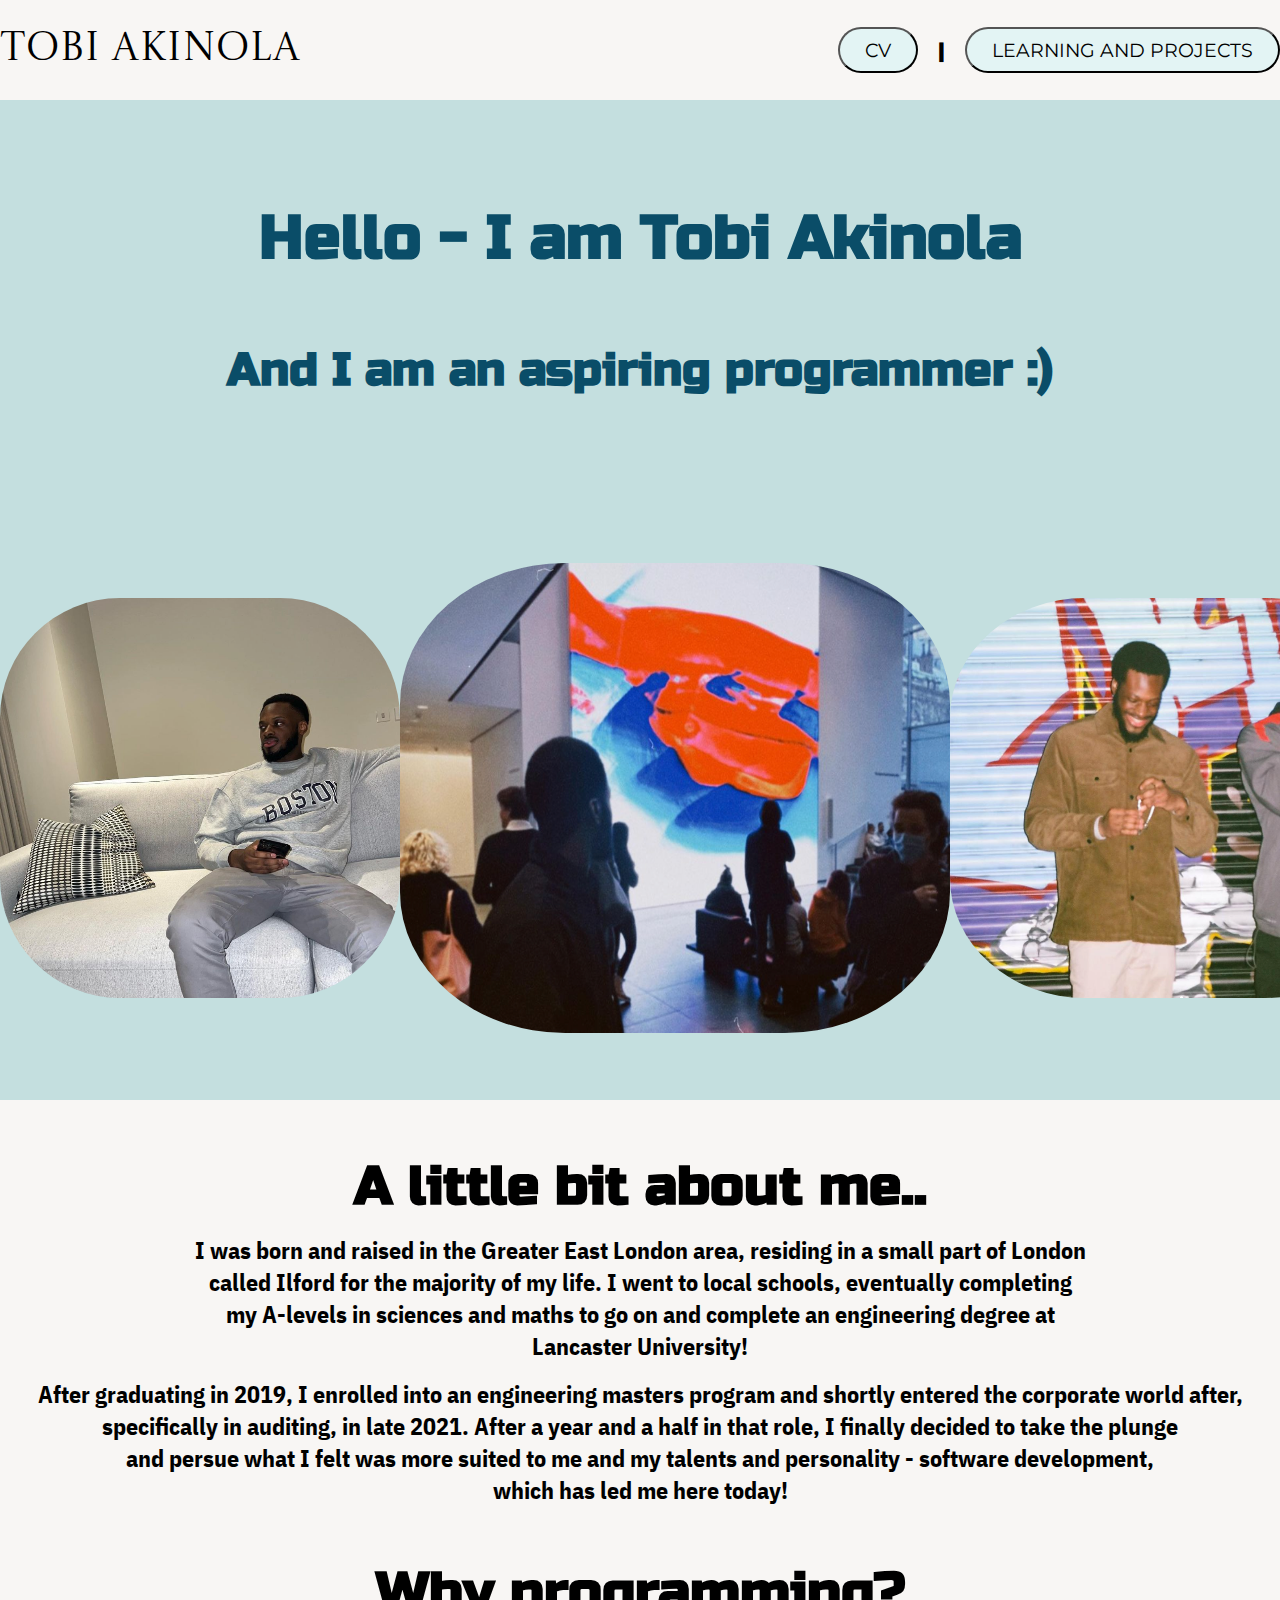
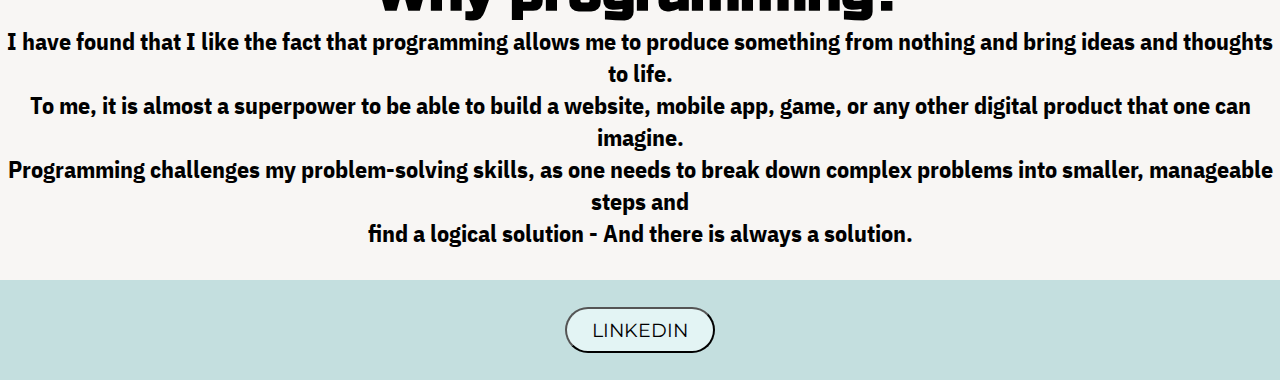
==== index.html @ 2552e8cf "Update index.html" ====
<!DOCTYPE html>
<html lang="en">
  <head>
    <meta charset="UTF-8" />
    <meta http-equiv="X-UA-Compatible" content="IE=edge" />
    <meta name="viewport" content="width=device-width, initial-scale=1.0" />
    <title>Tobi Akinola - Homepage</title>
    <link rel="stylesheet" href="style.css" />
    <link rel="preconnect" href="https://fonts.googleapis.com" />
    <link rel="preconnect" href="https://fonts.gstatic.com" crossorigin />
    <link
      href="https://fonts.googleapis.com/css2?family=Montserrat:wght@200&display=swap"
      rel="stylesheet"
    />
    <link rel="preconnect" href="https://fonts.googleapis.com" />
    <link rel="preconnect" href="https://fonts.gstatic.com" crossorigin />
    <link
      href="https://fonts.googleapis.com/css2?family=Castoro+Titling&family=Poltawski+Nowy&display=swap"
      rel="stylesheet"
    />
    <link rel="preconnect" href="https://fonts.googleapis.com" />
    <link rel="preconnect" href="https://fonts.gstatic.com" crossorigin />
    <link
      href="https://fonts.googleapis.com/css2?family=David+Libre&display=swap"
      rel="stylesheet"
    />
    <link rel="preconnect" href="https://fonts.googleapis.com" />
    <link rel="preconnect" href="https://fonts.gstatic.com" crossorigin />
    <link
      href="https://fonts.googleapis.com/css2?family=IBM+Plex+Sans+Condensed:wght@100&display=swap"
      rel="stylesheet"
    />
    <link rel="preconnect" href="https://fonts.googleapis.com" />
    <link rel="preconnect" href="https://fonts.gstatic.com" crossorigin />
    <link
      href="https://fonts.googleapis.com/css2?family=Russo+One&display=swap"
      rel="stylesheet"
    />

    <style>
      html {
        height: 1980px;
      }

      body {
        font-size: 20px;
        font-family: system-ui, -apple-system, BlinkMacSystemFont, "Segoe UI",
          Roboto, Oxygen, Ubuntu, Cantarell, "Open Sans", "Helvetica Neue",
          sans-serif;
      }

      .brief-container {
        display: flex;
        flex-direction: column;
        align-items: center;
        height: 400px;
        justify-content: space-around;
        font-family: "Russo One", sans-serif;
        font-size: 1.7rem;
        background-color: #f8f6f4;
        margin-top: 30px;
      }

      .image {
        border-radius: 30%;
      }

      .footer-container {
        display: flex;
        position:sticky;
        background-color:  #c4dfdf;  
        height: 100px;
        justify-content: center;
        align-items: center;
        }

    </style>
  </head>
  <body>
    <header>
      <div class="logo-container">
        <div class="logo"><a> TOBI AKINOLA </a></div>
      </div>

      <div style="display: flex; width: 200px"></div>

      <div class="links-container">
        <div><a href="CV.html"> <button>CV</button> </a></div>
        <div><a> | </a></div>
        <div><a href="Projects.html"><button>LEARNING AND PROJECTS</button> </a></div>
      </div>
    </header>

    <div class="introduction-container">
      <div style="width: 100px"></div>
      <h1>Hello - I am Tobi Akinola</h1>
      <h2 class="h2_font" class="center">
        And I am an aspiring programmer :)
      </h2>
      <div style="width: 100px"></div>
    </div>

    <div class="starter-pics-container">
      <div>
        <img
          style="height: 400px; width: 400px"
          src="assets/Screenshot 2023-05-25 at 18.59.49.png"
          alt="First image of Tobi Akinola"
          class="image"
        />
      </div>
      <div>
        <img
          style="height: 470px; width: 550px"
          src="assets/Screenshot 2023-05-25 at 19.00.09.png"
          alt="Second image of Tobi Akinola"
          class="image"
        />
      </div>
      <div>
        <img
          style="height: 400px; width: 450px"
          src="assets/Screenshot 2023-05-25 at 19.04.36.png"
          alt="Third image of Tobi Akinola"
          class="image"
        />
      </div>
    </div>

    <div class="brief-container">
      <div style="width: 100px"></div>
      <h1>A little bit about me..</h1>
      <p>
        I was born and raised in the Greater East London area, residing in a
        small part of London <br />
        called Ilford for the majority of my life. I went to local schools,
        eventually completing <br />
        my A-levels in sciences and maths to go on and complete an engineering
        degree at <br />
        Lancaster University!
      </p>
      <p>
        After graduating in 2019, I enrolled into an engineering masters program
        and shortly entered the corporate world after, <br />
        specifically in auditing, in late 2021. After a year and a half in that
        role, I finally decided to take the plunge <br />
        and persue what I felt was more suited to me and my talents and
        personality - software development, <br />
        which has led me here today!
      </p>
      <div style="width: 100px"></div>
    </div>

    <div style = "height: 270px;margin-bottom: 50px;"class="brief-container">
      <h1>Why programming?</h1>
      <p> I have found that I like the fact that programming allows me to produce something from nothing and bring ideas and thoughts to life. <br/> 
        To me, it is almost a superpower to be able to build a website, mobile app, game, or any other digital product that one can imagine.
        <br/> Programming challenges my problem-solving skills, as one needs to break down complex problems into smaller, manageable steps and 

        <br/> find a logical solution - And there is always a solution. <br/> <br/> Programming also pushes me to innovate 
        and dream to create new solutions that will have a positive impact on the world. <br/> By learning programming, young individuals can become agents of change and contribute to technological advancements <br/> that will continue to change the world as we know it.
      </p>
    </div>

    <footer>
        <div class="footer-container">
            <a href="https://www.linkedin.com/in/tobiakinola01/"> 
            <button>LINKEDIN</button> </a>
        </div>
    </footer>    

  </body>
</html>
---- style.css ----
* {
  box-sizing: border-box;
  margin: 0;
  padding: 0;
}

header {
  display: flex;
  justify-content: space-evenly;
  height: 100px;
  background-color: #f8f6f4;
}

body {
  background-color: #f8f6f4;
}

.introduction-container {
  display: flex;
  flex-direction: column;
  align-items: center;
  height: 400px;
  justify-content: space-around;
  font-family: "Russo One", sans-serif;
  font-size: 1.9rem;
  color: #0a4d68;
  background-color: #c4dfdf;
}

.links-container {
  display: flex;
  font-family: "Montserrat", sans-serif;
  font-size: 1.3rem;
  font-weight: 900;
  gap: 20px;
  width: 600px;
  justify-self: flex-end;
  justify-content: flex-end;
  align-items: center;
}

.logo-container {
  display: flex;
  width: 600px;
  font-size: 2.5rem;
  font-family: "Castoro Titling", cursive;
  justify-self: flex-start;
  align-self: center;
}

.starter-pics-container {
  display: flex;
  height: 600px;
  margin-top: 0px;
  justify-content: space-around;
  background-color: #c4dfdf;
  align-items: center;
}

button {
  padding: 9px 25px;
  background-color: #e3f4f4;
  border-radius: 50px;
  transition: all 0.3s ease 0s;
  font-size: 1.2rem;
  cursor: pointer;
  font-family: "Montserrat", sans-serif;
}

button:hover {
  background-color: rgba(0, 136, 169, 0.8);
}

.background_colour {
  background-color: #c4dfdf;
}

.center {
  text-align: center;
}
.white-border {
  border-color: #f8f6f4;
  border-width: 10px;
  border-style: solid;
}

.div_center {
  justify-content: space-evenly;
}

.h2_style {
  font-family: "Russo One", sans-serif;
}

h3 {
  font-weight: 900;
  text-align: center;
  font-size: 1.9rem;
  font-family: "IBM Plex Sans Condensed", sans-serif;
  font-weight: 900;
}

p {
  text-align: center;
  font-size: 1.5rem;
  font-family: "IBM Plex Sans Condensed", sans-serif;
  font-weight: 900;
}

.alternate-flex {
  display: flex;
  flex-direction: column;
}

.footer-container {
  display: flex;
  position: sticky;
  background-color: #c4dfdf;
  height: 100px;
  justify-content: center;
  align-items: center;
  font-family: "Montserrat", sans-serif;
  font-size: 1.3rem;
  font-weight: 900;
  font-size: 1.5rem;
}
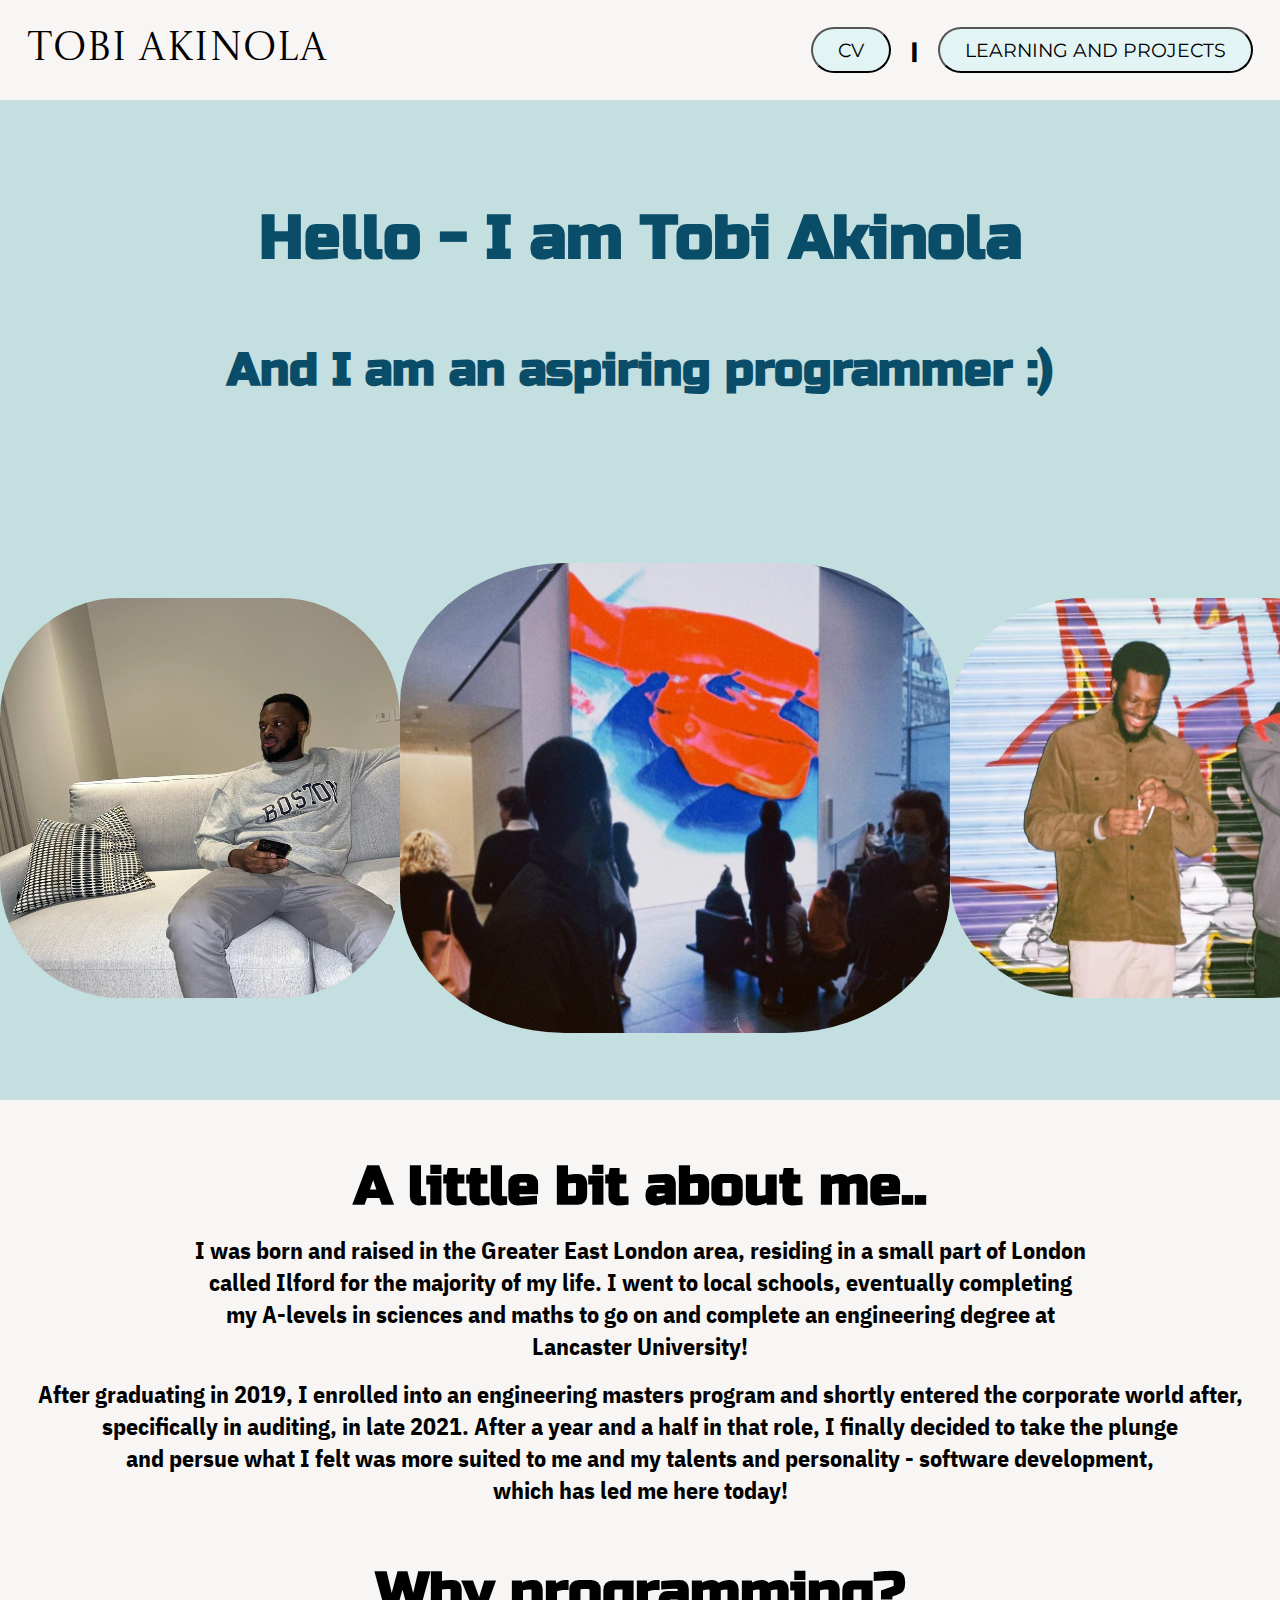
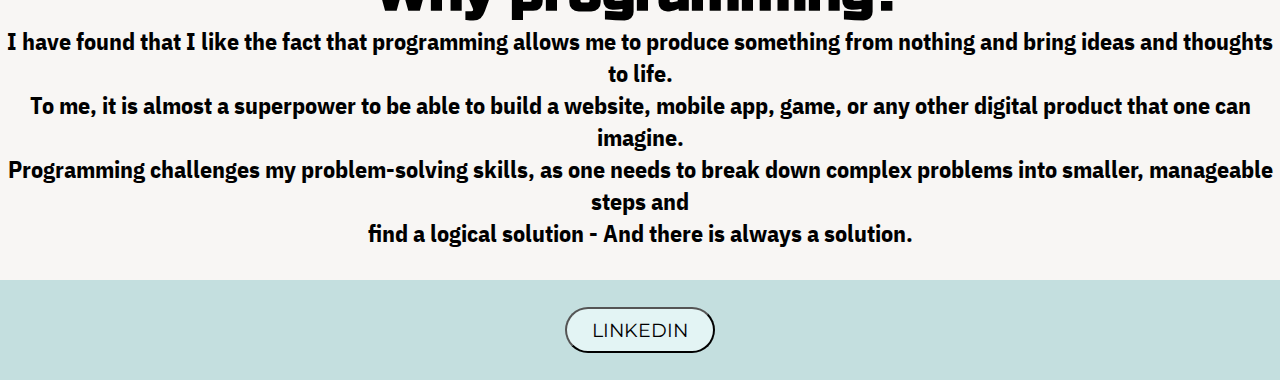
==== commit 1964e76b: "Update index.html" ====
--- a/index.html
+++ b/index.html
@@ -81,8 +81,6 @@
       <div class="logo-container">
         <div class="logo"><a> TOBI AKINOLA </a></div>
       </div>
-
-      <div style="display: flex; width: 200px"></div>
 
       <div class="links-container">
         <div><a href="CV.html"> <button>CV</button> </a></div>
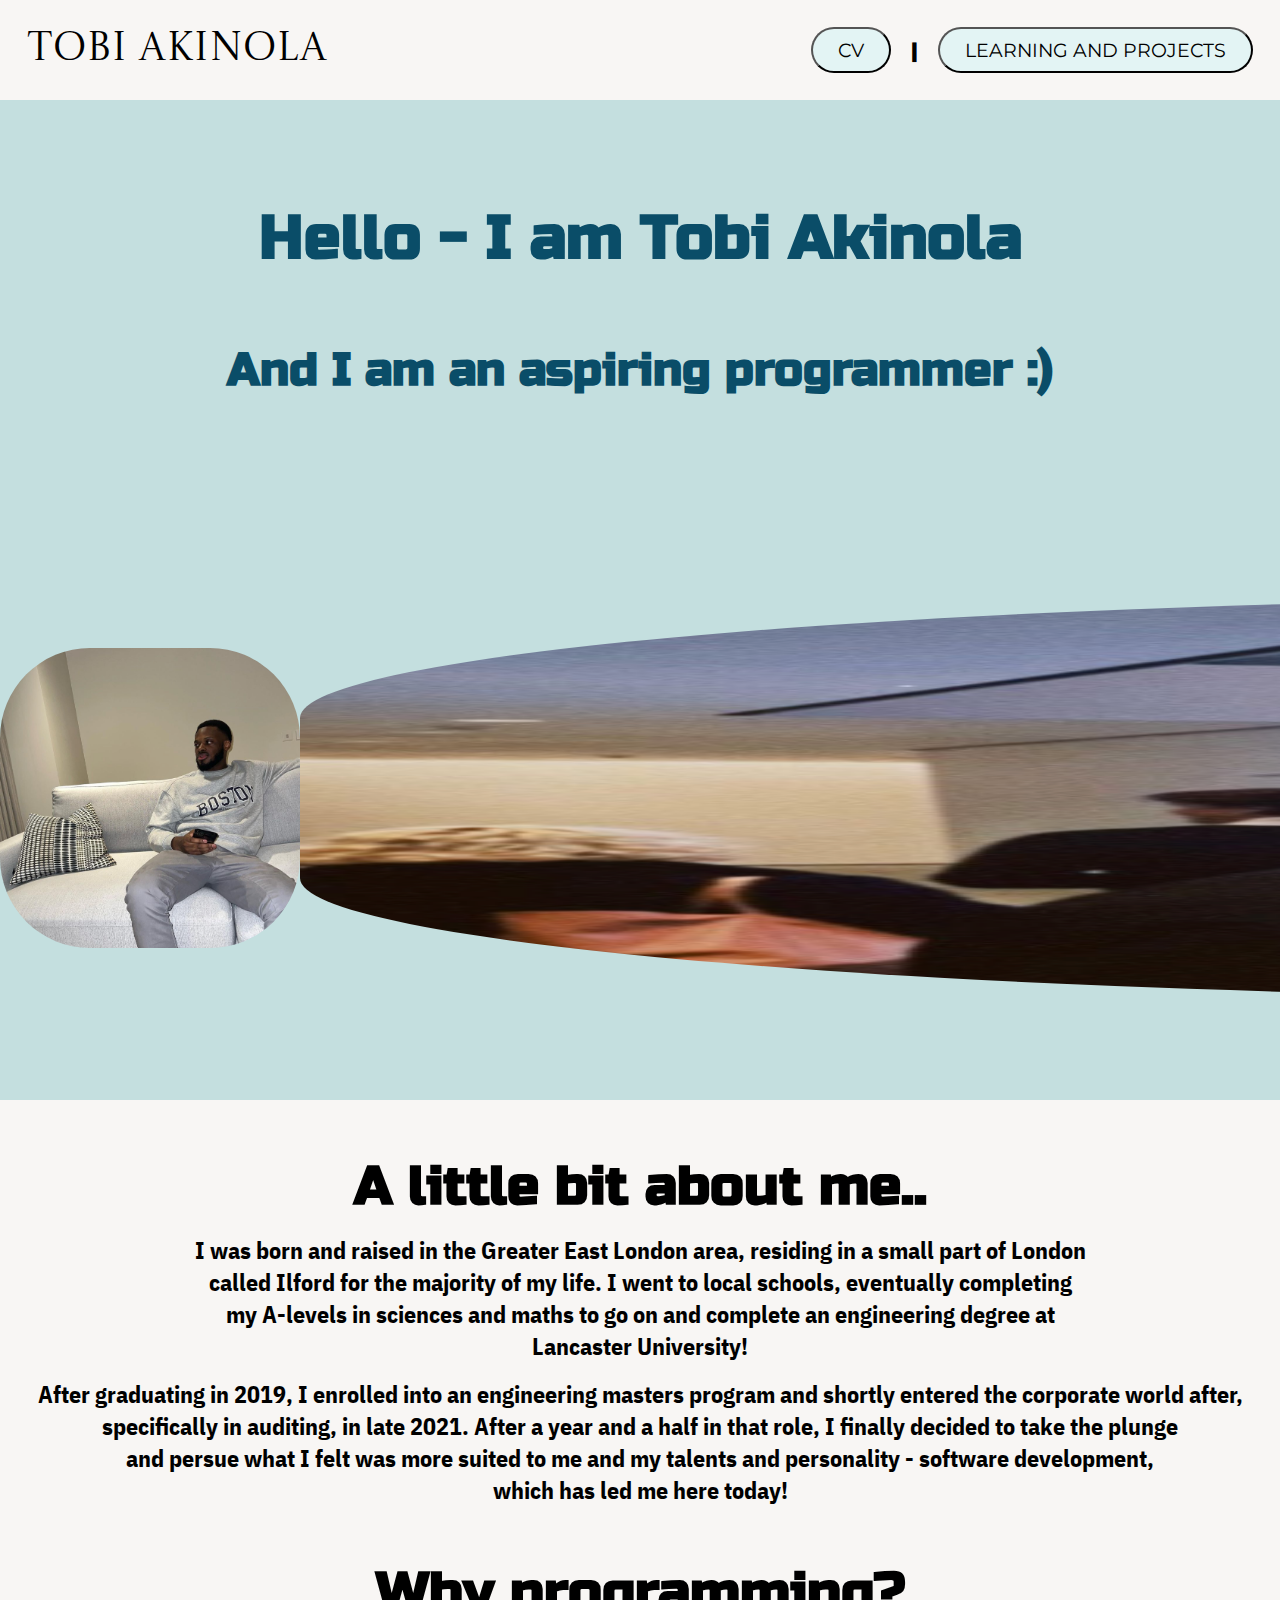
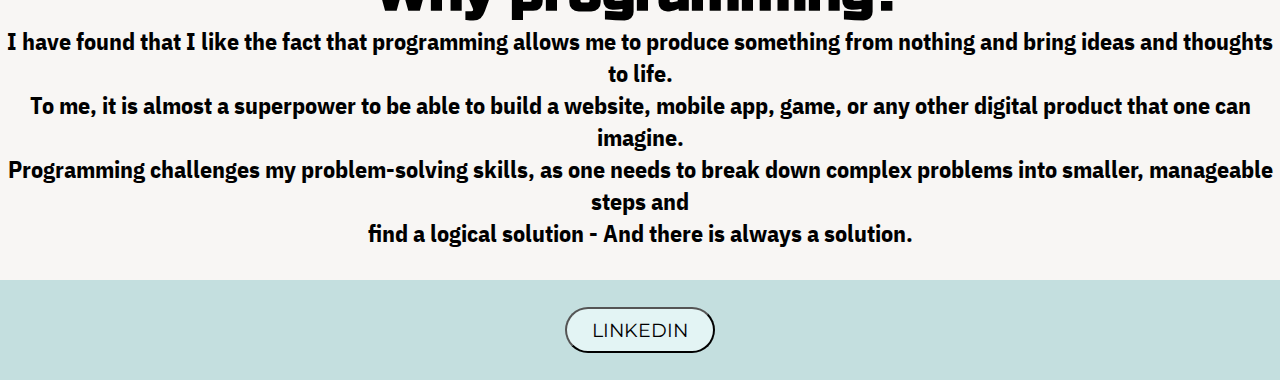
==== commit e71ad30b: "Update index.html" ====
--- a/index.html
+++ b/index.html
@@ -101,7 +101,7 @@
     <div class="starter-pics-container">
       <div>
         <img
-          style="height: 400px; width: 400px"
+          style="height: 300px; width: 300px"
           src="assets/Screenshot 2023-05-25 at 18.59.49.png"
           alt="First image of Tobi Akinola"
           class="image"
@@ -109,7 +109,7 @@
       </div>
       <div>
         <img
-          style="height: 470px; width: 550px"
+          style="height: 400px; width: 4800px"
           src="assets/Screenshot 2023-05-25 at 19.00.09.png"
           alt="Second image of Tobi Akinola"
           class="image"
@@ -117,7 +117,7 @@
       </div>
       <div>
         <img
-          style="height: 400px; width: 450px"
+          style="height: 300px; width: 350px"
           src="assets/Screenshot 2023-05-25 at 19.04.36.png"
           alt="Third image of Tobi Akinola"
           class="image"
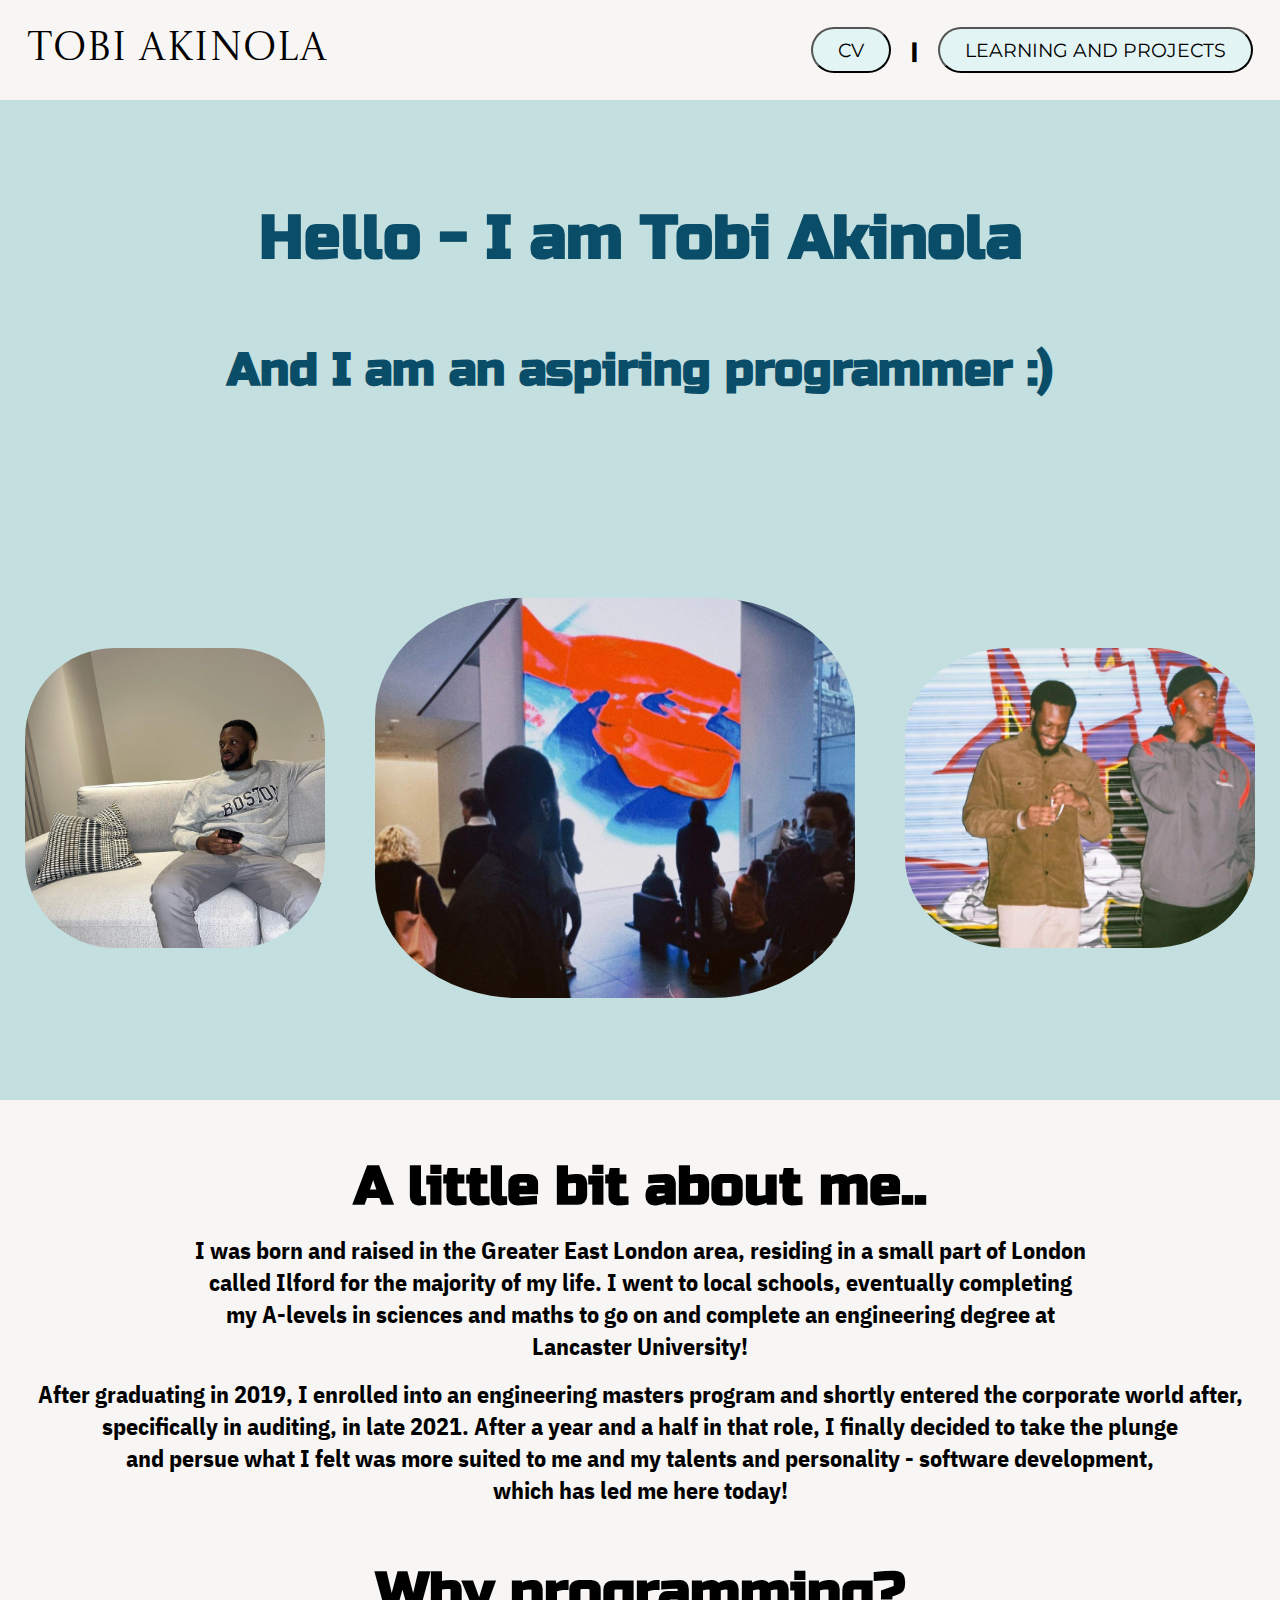
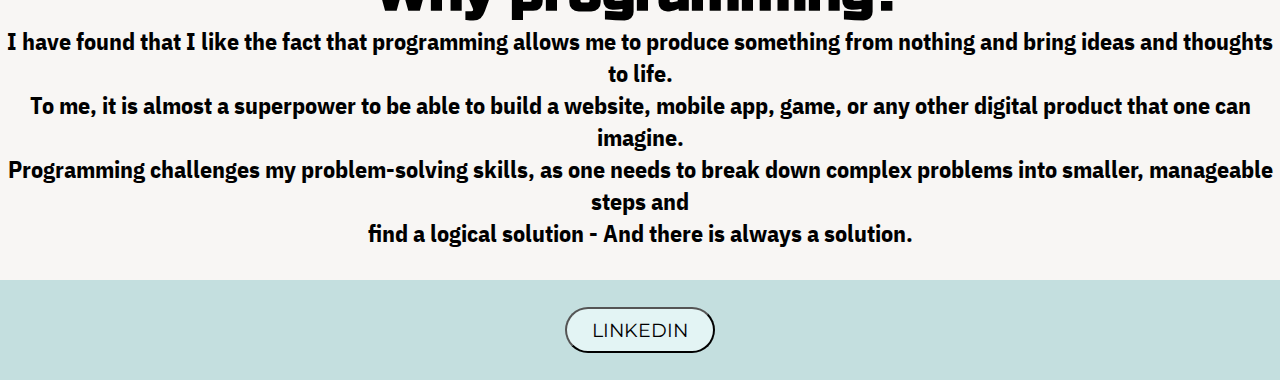
==== commit d11cbdd6: "Update index.html" ====
--- a/index.html
+++ b/index.html
@@ -109,7 +109,7 @@
       </div>
       <div>
         <img
-          style="height: 400px; width: 4800px"
+          style="height: 400px; width: 480px"
           src="assets/Screenshot 2023-05-25 at 19.00.09.png"
           alt="Second image of Tobi Akinola"
           class="image"
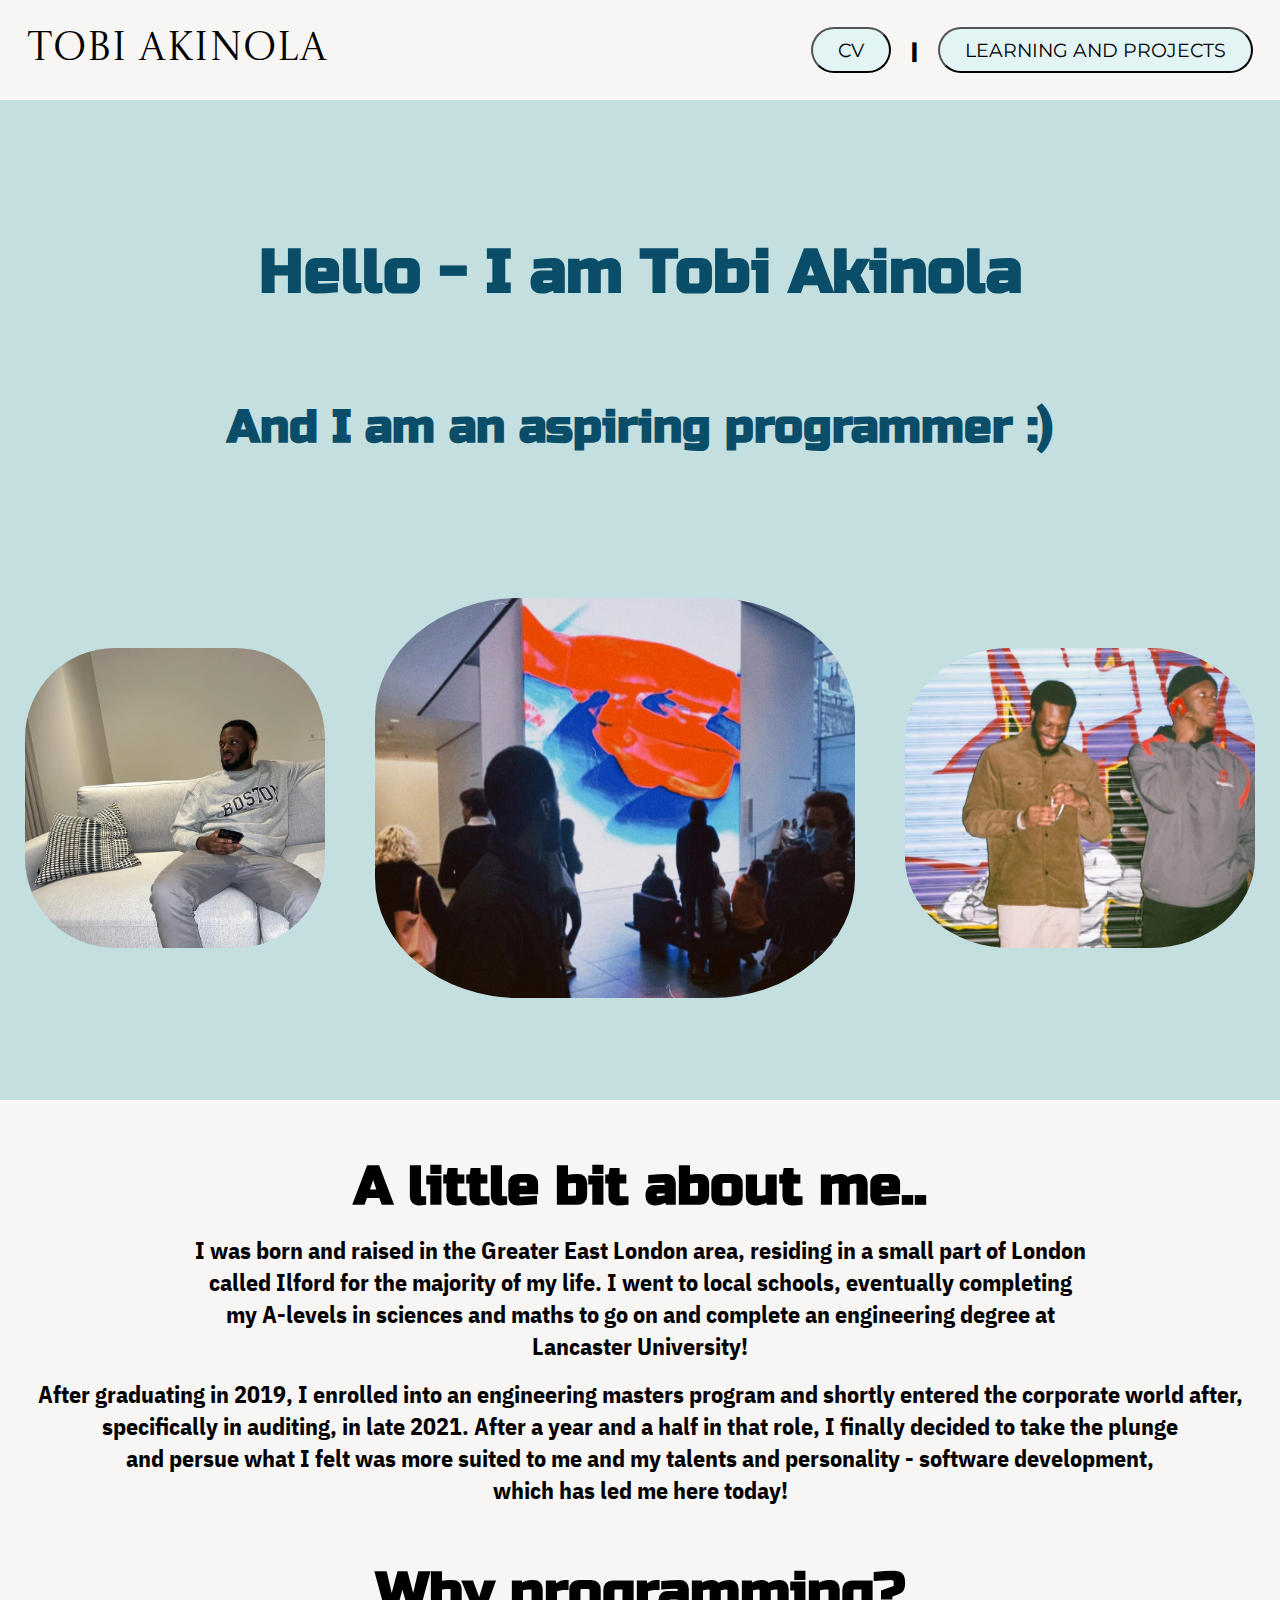
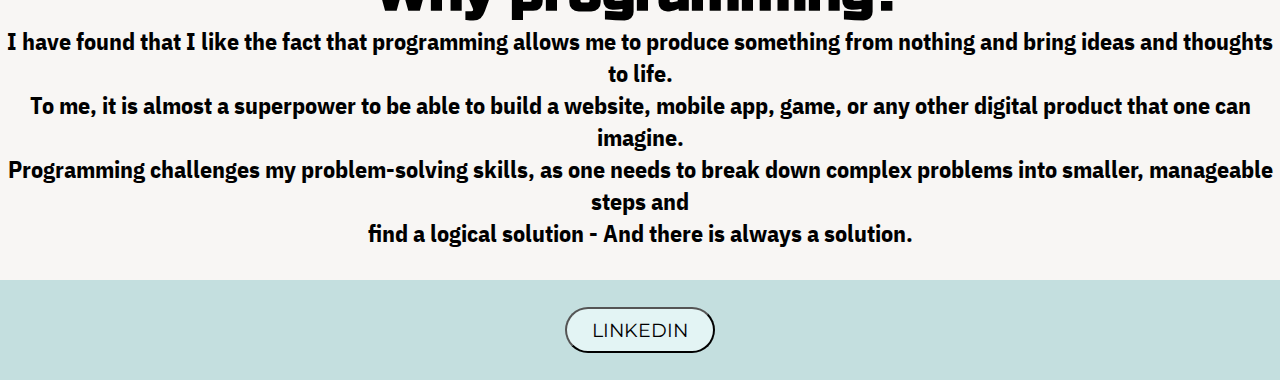
==== commit 5ef571f0: "Update index.html" ====
--- a/index.html
+++ b/index.html
@@ -95,7 +95,6 @@
       <h2 class="h2_font" class="center">
         And I am an aspiring programmer :)
       </h2>
-      <div style="width: 100px"></div>
     </div>
 
     <div class="starter-pics-container">
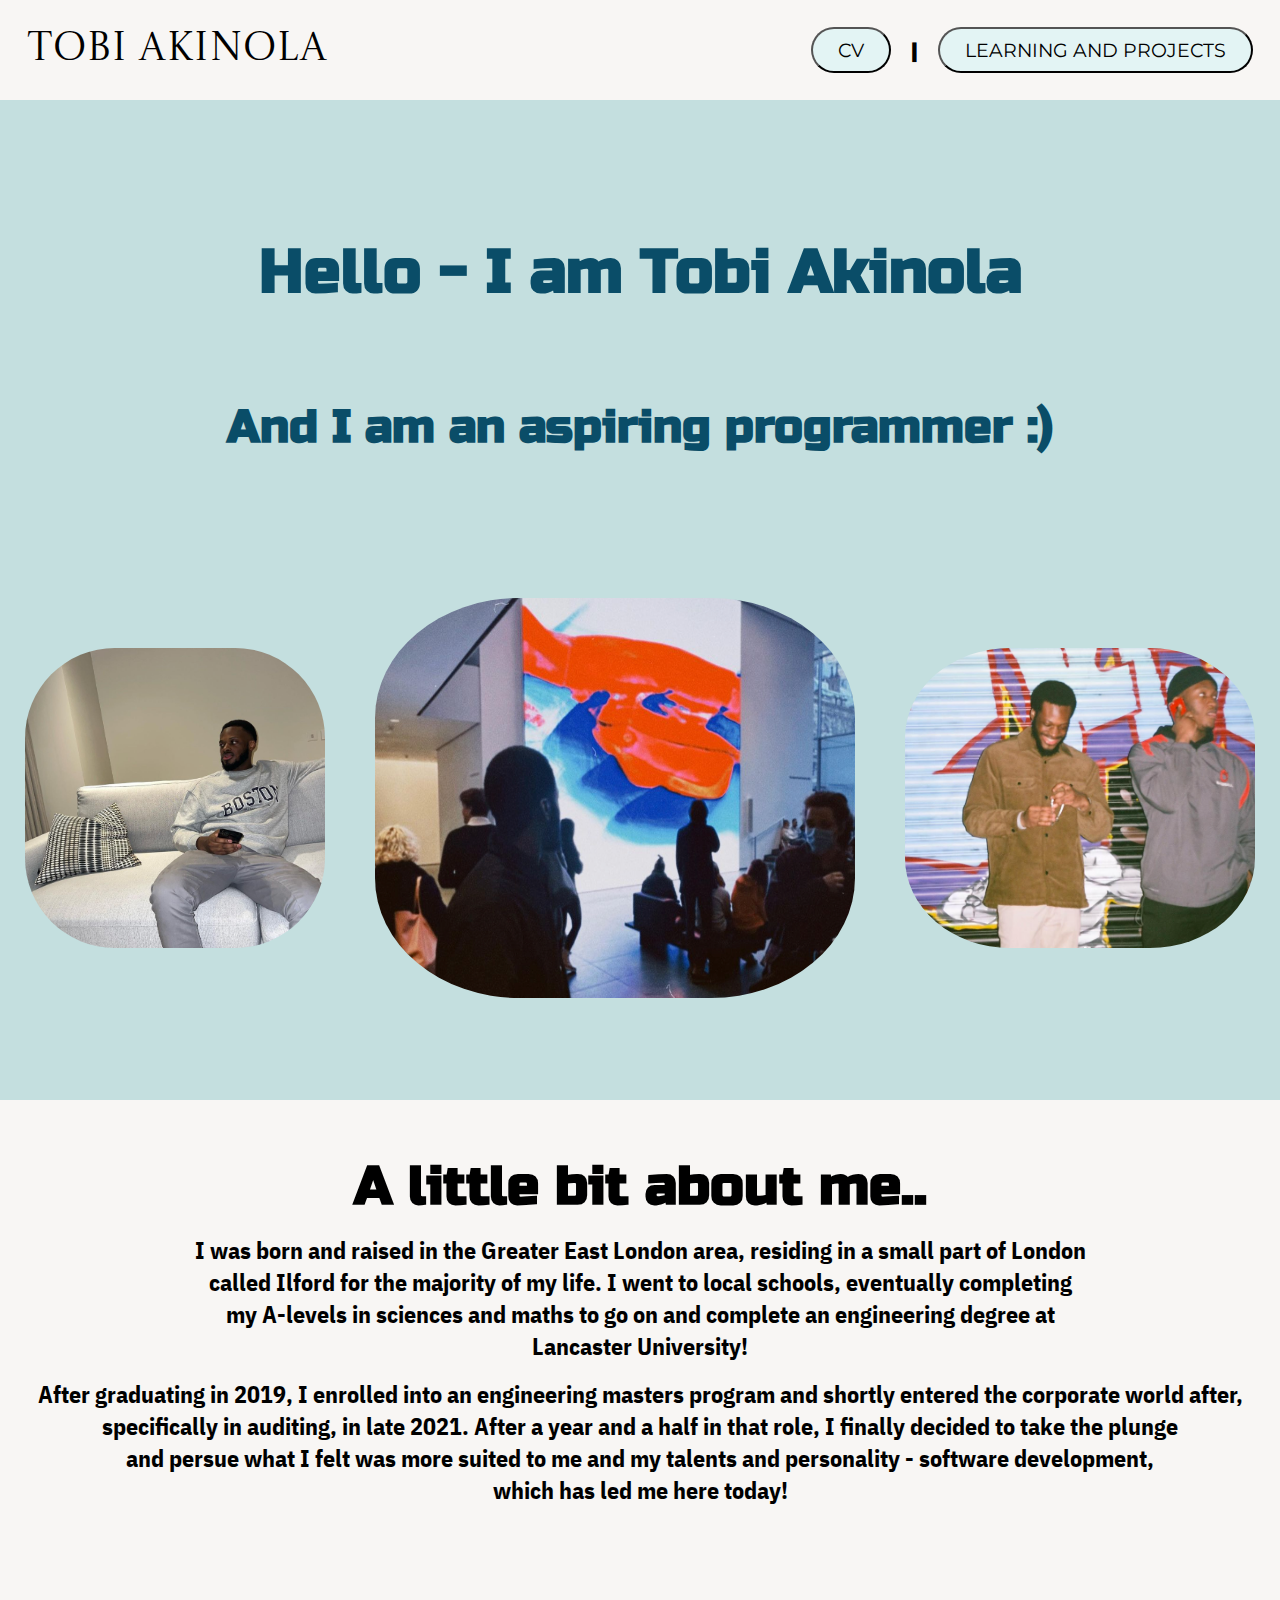
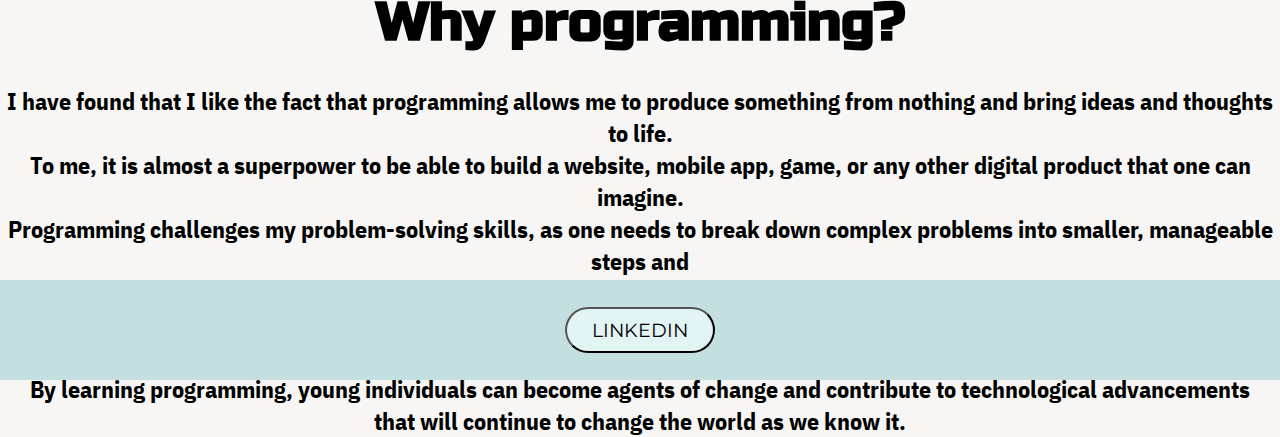
==== commit 7860d895: "Update index.html" ====
--- a/index.html
+++ b/index.html
@@ -125,7 +125,7 @@
     </div>
 
     <div class="brief-container">
-      <div style="width: 100px"></div>
+      <div style="width: 50px"></div>
       <h1>A little bit about me..</h1>
       <p>
         I was born and raised in the Greater East London area, residing in a
@@ -149,7 +149,7 @@
     </div>
 
     <div style = "height: 270px;margin-bottom: 50px;"class="brief-container">
-      <h1>Why programming?</h1>
+      <h1 style="margin: 30px;"> Why programming?</h1>
       <p> I have found that I like the fact that programming allows me to produce something from nothing and bring ideas and thoughts to life. <br/> 
         To me, it is almost a superpower to be able to build a website, mobile app, game, or any other digital product that one can imagine.
         <br/> Programming challenges my problem-solving skills, as one needs to break down complex problems into smaller, manageable steps and 
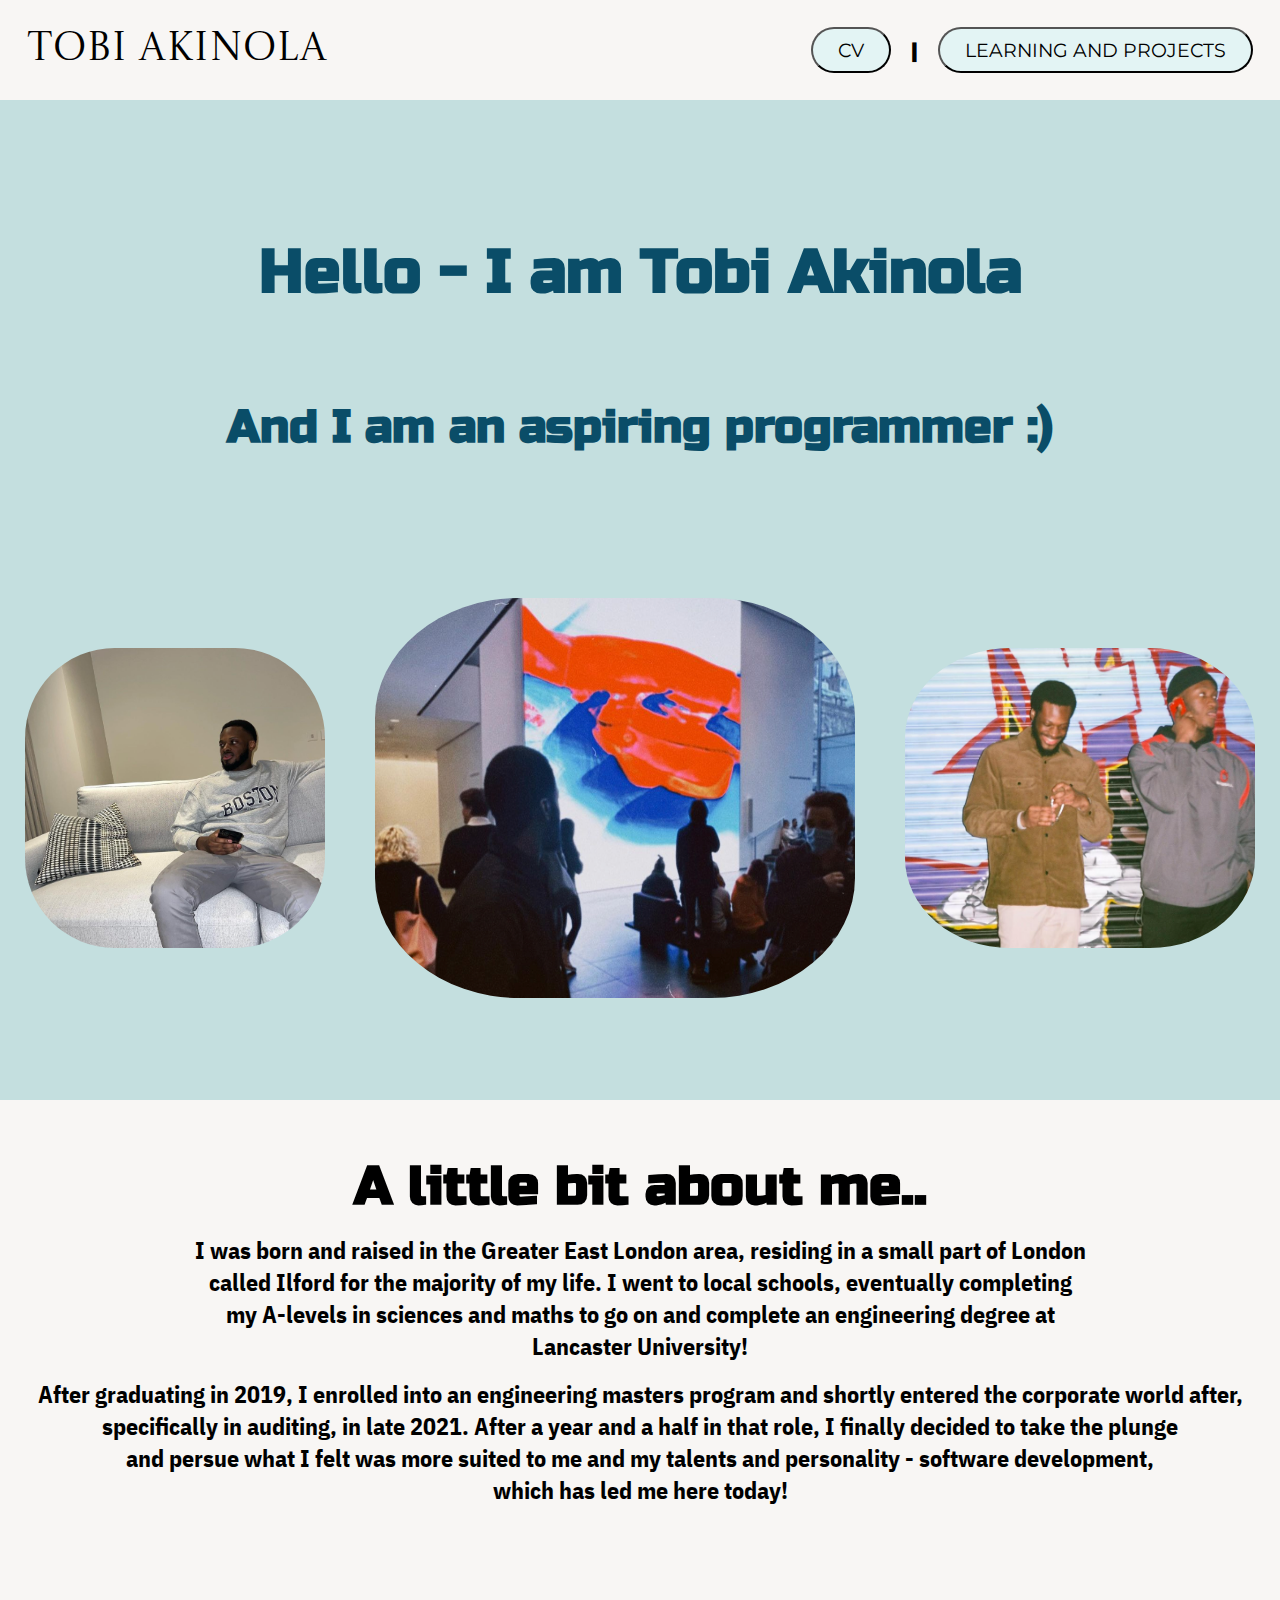
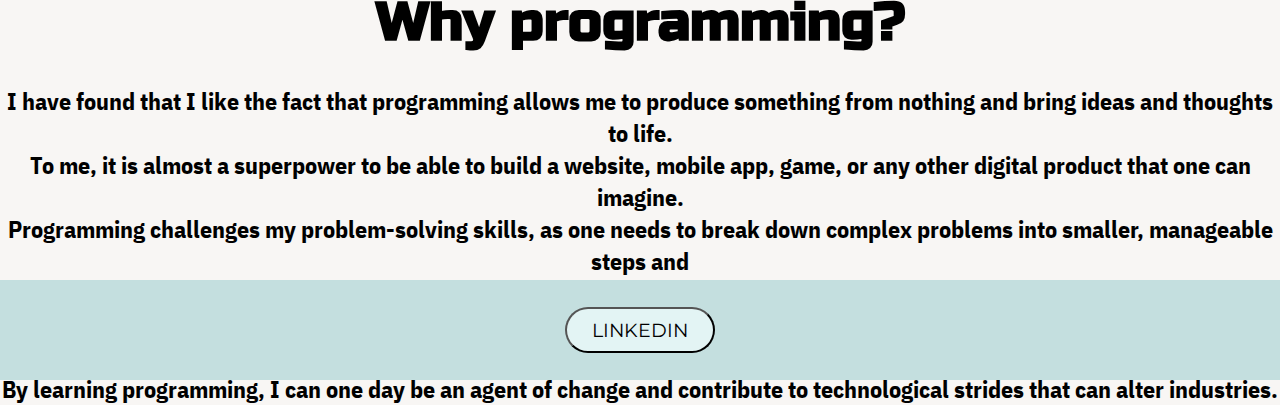
==== commit 29a7b450: "Update index.html" ====
--- a/index.html
+++ b/index.html
@@ -155,7 +155,7 @@
         <br/> Programming challenges my problem-solving skills, as one needs to break down complex problems into smaller, manageable steps and 
 
         <br/> find a logical solution - And there is always a solution. <br/> <br/> Programming also pushes me to innovate 
-        and dream to create new solutions that will have a positive impact on the world. <br/> By learning programming, young individuals can become agents of change and contribute to technological advancements <br/> that will continue to change the world as we know it.
+        and dream to create new solutions that will have a positive impact on the world. <br/> By learning programming, I can one day be an agent of change and contribute to technological strides that can alter industries.
       </p>
     </div>
 
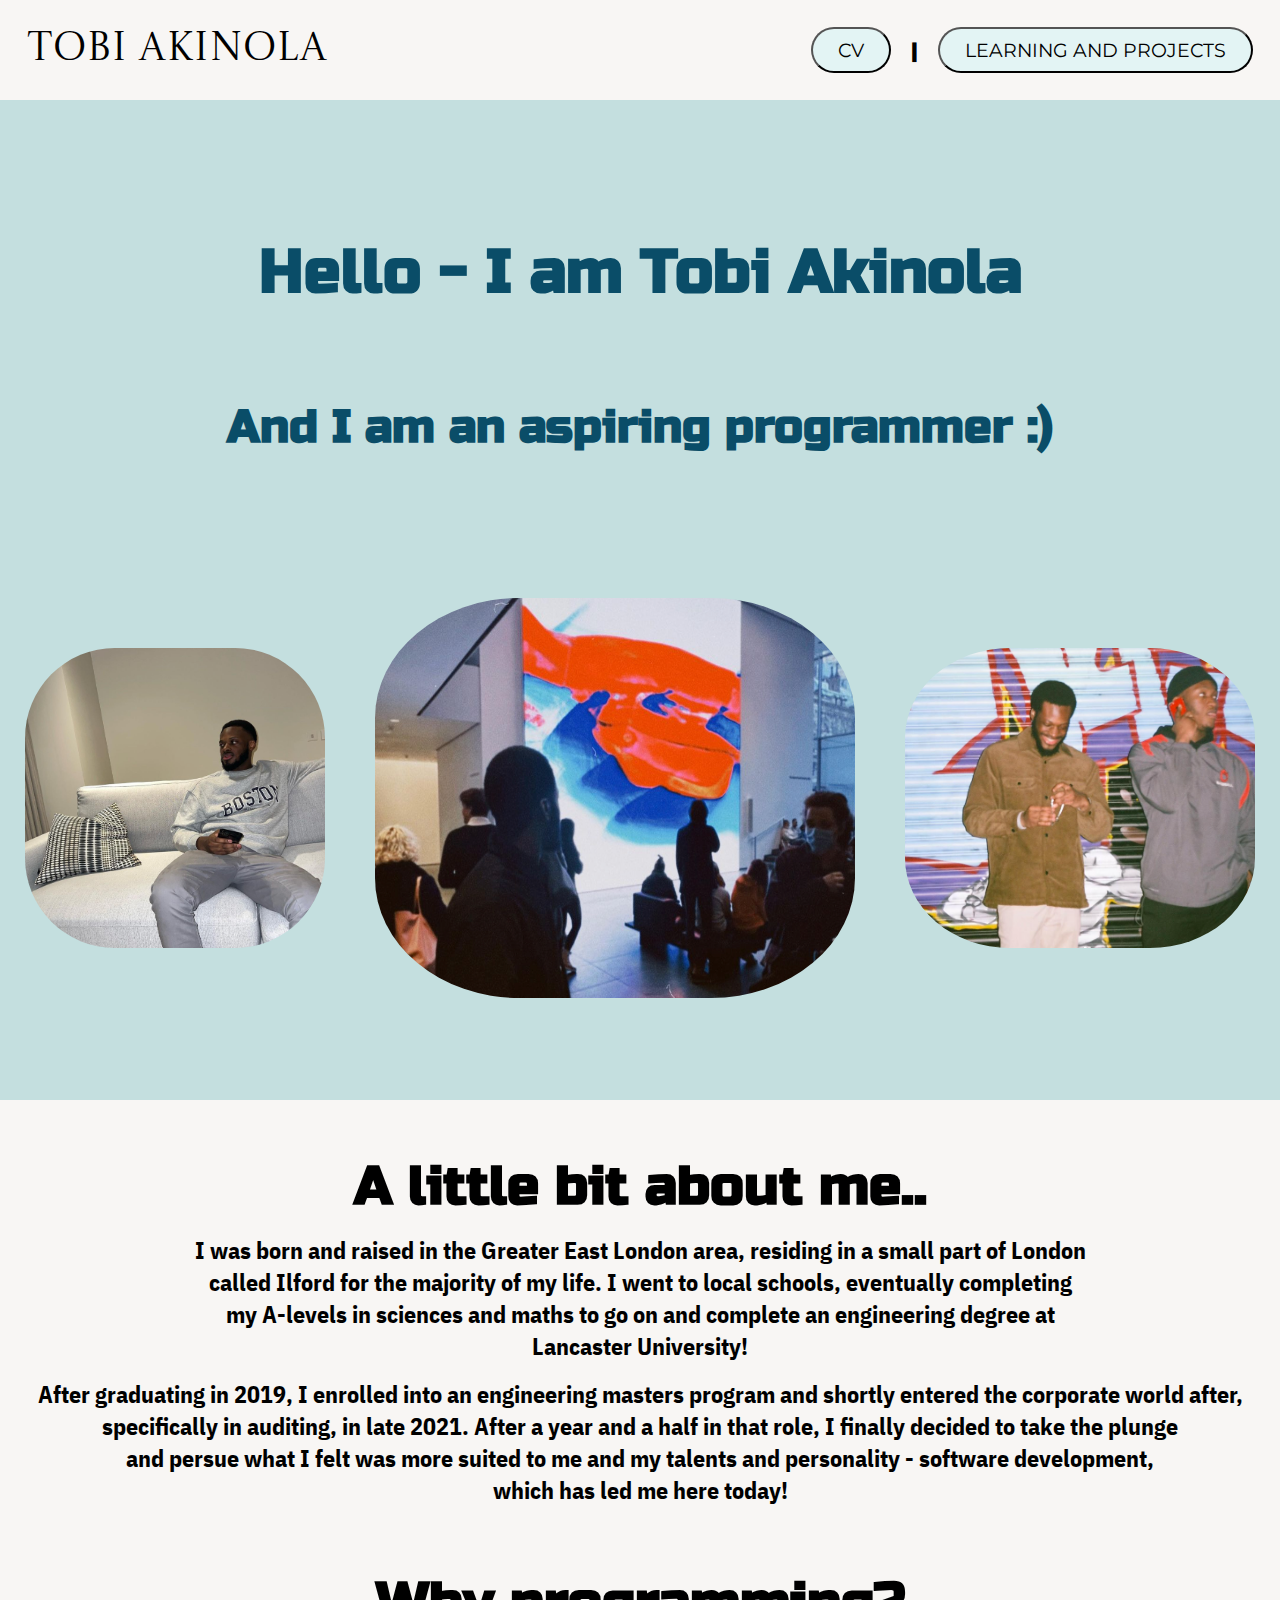
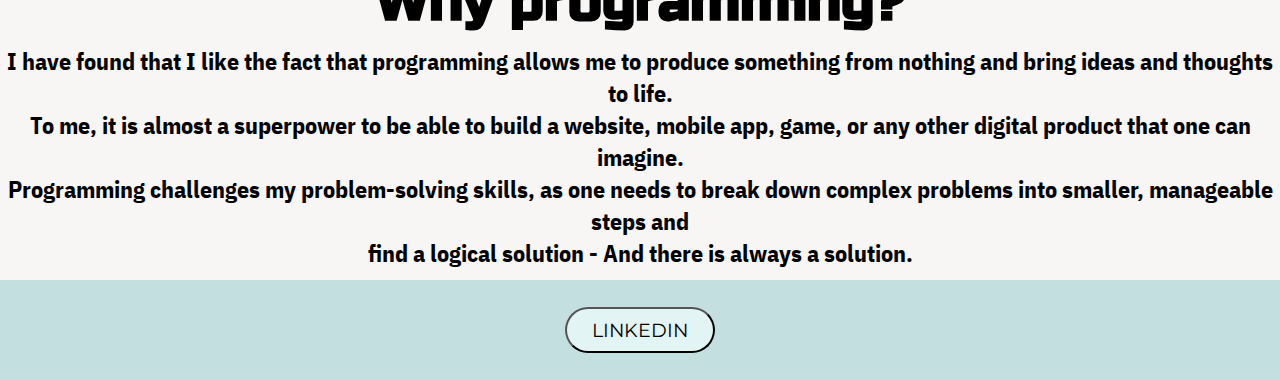
==== commit 89d7e65a: "Update index.html" ====
--- a/index.html
+++ b/index.html
@@ -149,7 +149,7 @@
     </div>
 
     <div style = "height: 270px;margin-bottom: 50px;"class="brief-container">
-      <h1 style="margin: 30px;"> Why programming?</h1>
+      <h1 style="margin: 10px;"> Why programming?</h1>
       <p> I have found that I like the fact that programming allows me to produce something from nothing and bring ideas and thoughts to life. <br/> 
         To me, it is almost a superpower to be able to build a website, mobile app, game, or any other digital product that one can imagine.
         <br/> Programming challenges my problem-solving skills, as one needs to break down complex problems into smaller, manageable steps and 
